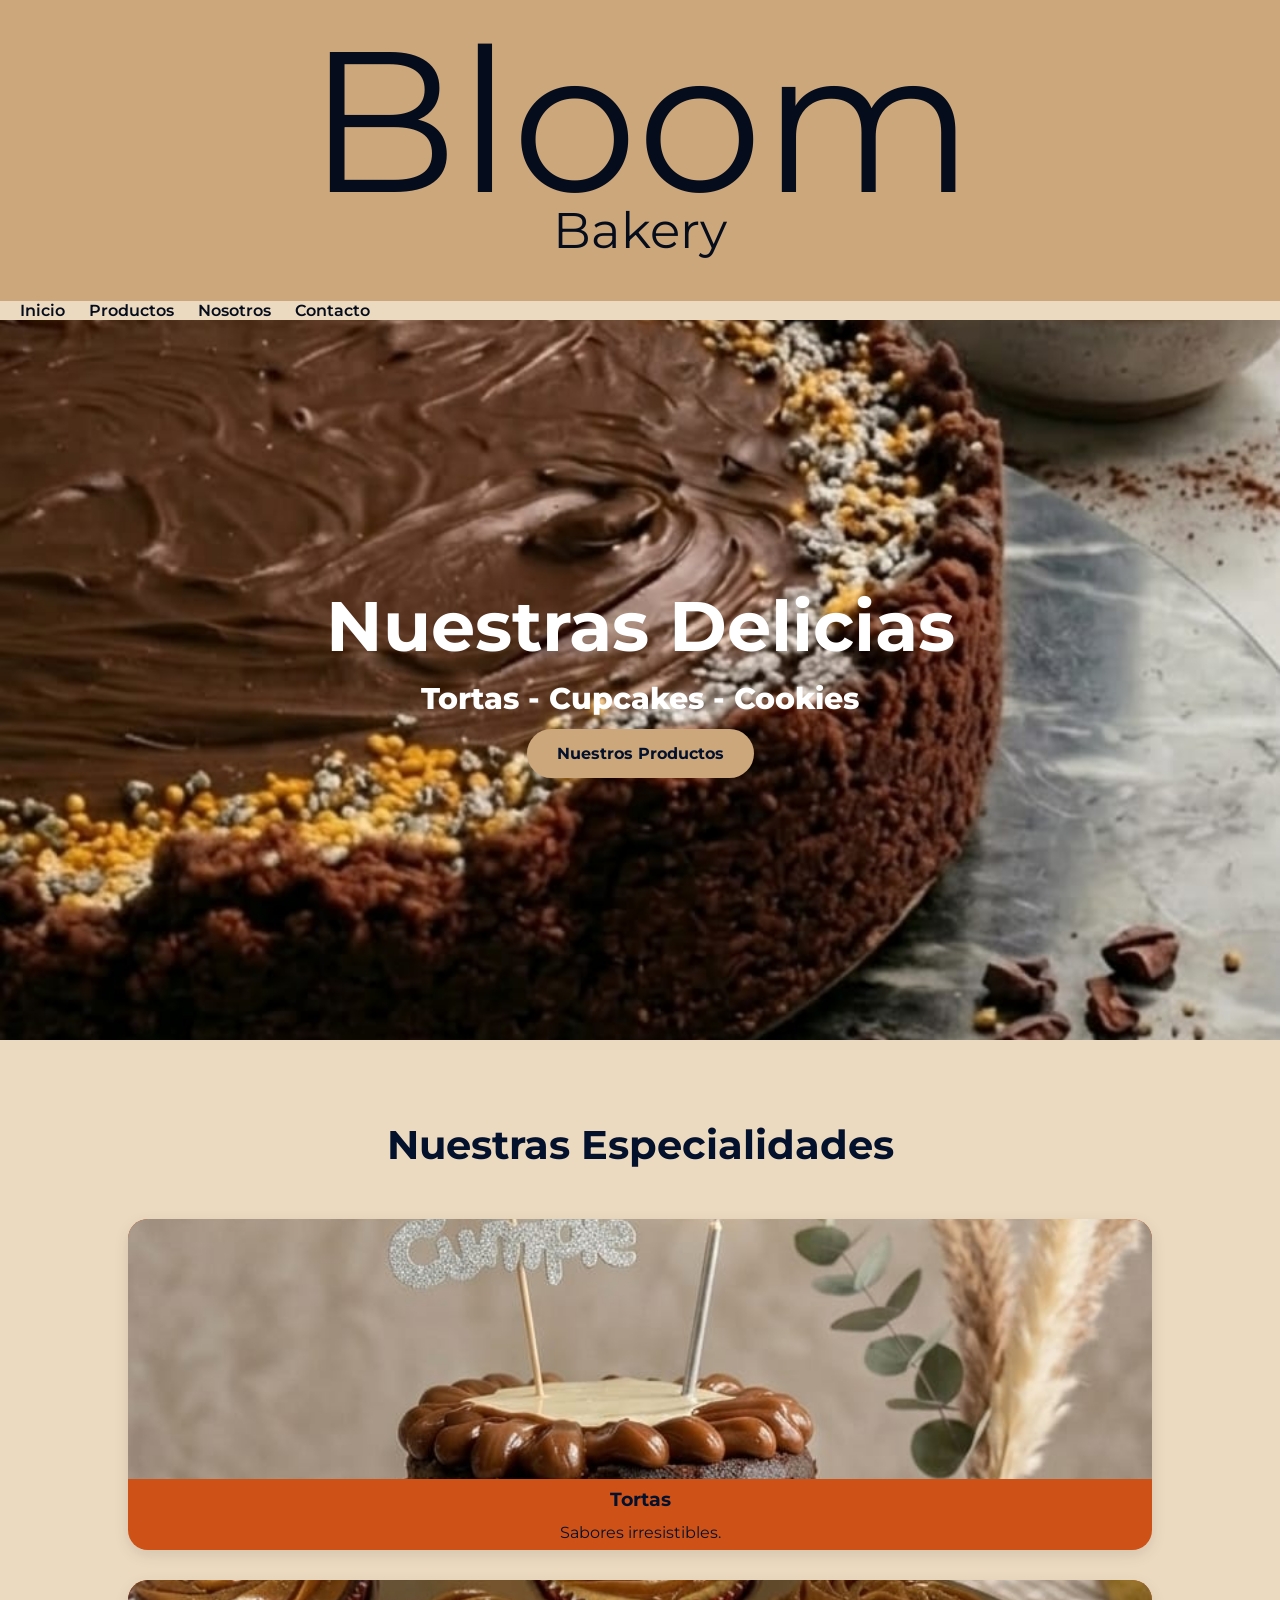
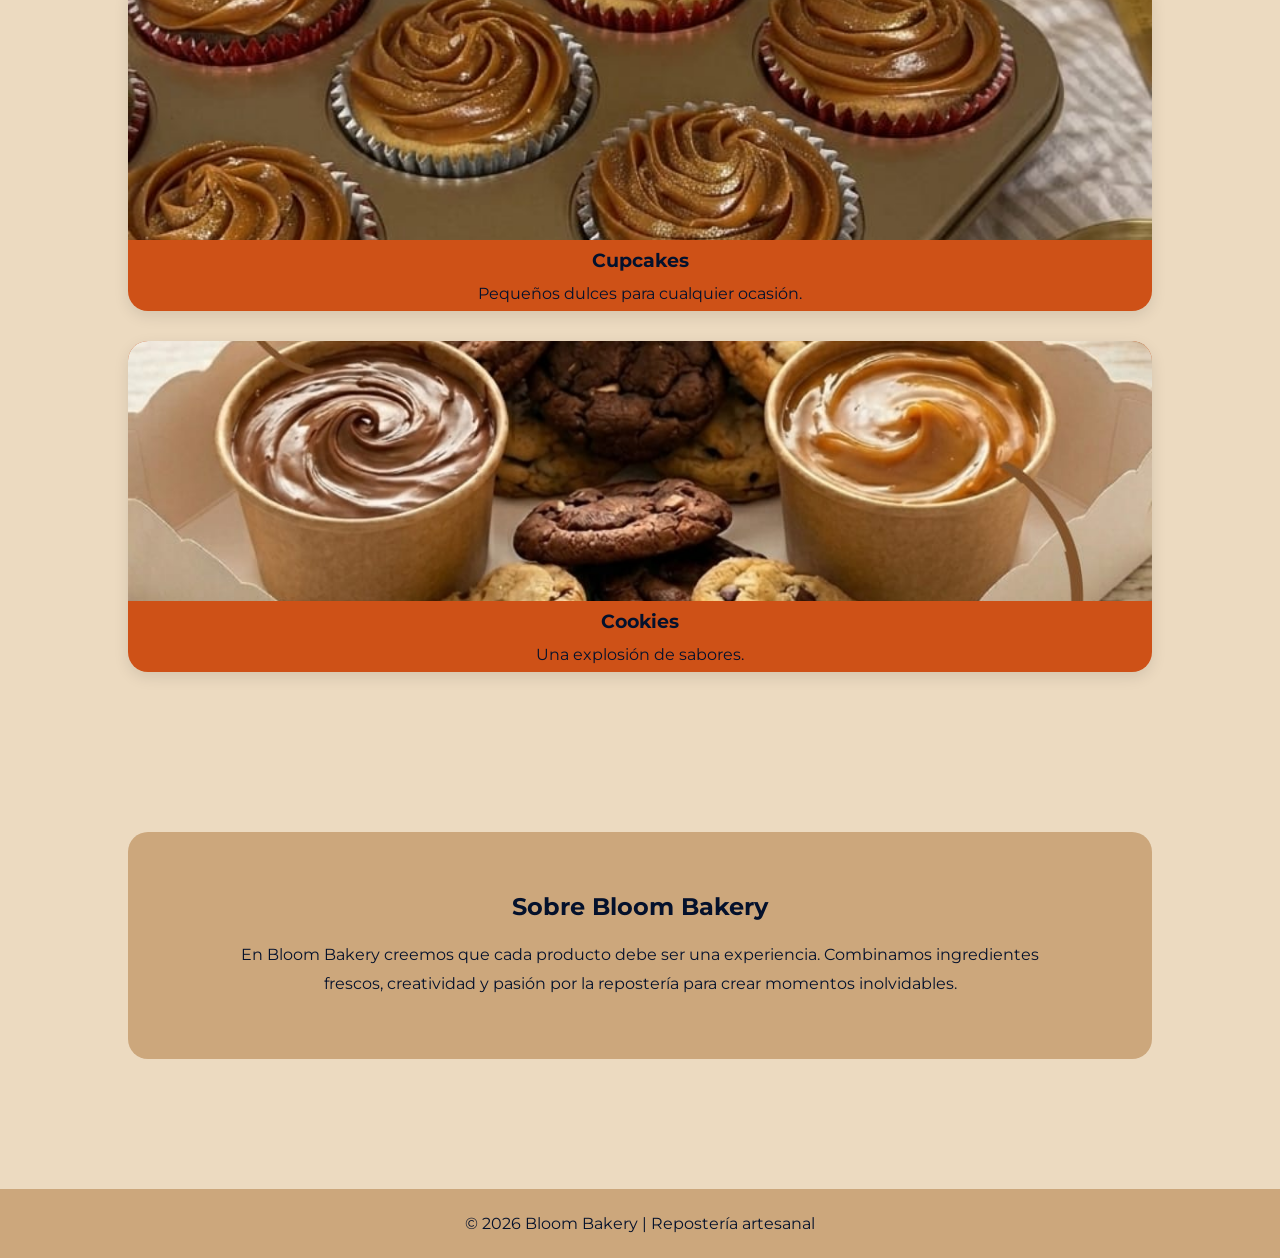
==== index.html @ 8063d446 "Primer paso Proyecto" ====
<!DOCTYPE html>
<html lang="es">
<head>
  <meta charset="UTF-8" />
  <meta name="viewport" content="width=device-width, initial-scale=1.0"/>
  <meta name="description" content="Bloom Bakery">
  <title>Bloom Bakery</title>
  <link rel="preconnect" href="https://fonts.googleapis.com">
  <link rel="preconnect" href="https://fonts.gstatic.com" crossorigin>
  
  <link href="https://fonts.googleapis.com/css2?family=Montserrat:wght@300;400;500;600;700&display=swap" rel="stylesheet">
  <link rel="stylesheet" href="../CSS/styles.css">
  
  <link rel="icon" href="/favicon.ico"/>
</head>

<body> 

  <header>
    <div class="titulo">Bloom</div>
    <div class="subtitulo">Bakery</div>

  </header>
    <nav>
      <a href="#inicio">Inicio</a>
      <a href="#productos">Productos</a>
      <a href="#nosotros">Nosotros</a>
      <a href="contacto.html">Contacto</a>
    </nav>
  
  
    <section class="hero" id="inicio">
    <div class="hero-content">
      <h1>Nuestras Delicias</h1>

      <p>Tortas - Cupcakes - Cookies</p>

      <a href="#productos" class="btn">Nuestros Productos</a>
    </div>
  </section>

  <section id="productos">

    <div class="title">
      <h2>Nuestras Especialidades</h2>
    </div>

    <div class="producto">

      <div class="card">
        <img src="../Imagenes/Torta_Bruce.jpeg"" alt="Tortas">

        <div class="card-content">
          <h3>Tortas</h3>
          <p>Sabores irresistibles.</p>
        </div>
      </div>

      <div class="card">
        <img src="../Imagenes/Cupcakes.jpeg" alt="Cupcakes">

        <div class="card-content">
          <h3>Cupcakes</h3>
          <p>Pequeños dulces para cualquier ocasión.</p>
        </div>
      </div>

      <div class="card">
        <img src="../Imagenes/Cookies.jpeg" alt="Cookies">

        <div class="card-content">
          <h3>Cookies</h3>
          <p>Una explosión de sabores.</p>
        </div>
      </div>

    </div>

  </section>

  <section id="nosotros">

    <div class="about">
      <h2>Sobre Bloom Bakery</h2>

      <p>
        En Bloom Bakery creemos que cada producto debe ser una experiencia.
        Combinamos ingredientes frescos, creatividad y pasión por la repostería
        para crear momentos inolvidables.
      </p>
    </div>

  </section>

  <footer id="contacto">

    <p>© 2026 Bloom Bakery | Repostería artesanal</p>
  </footer>

</body>
</html>
---- CSS/styles.css ----
*{
  margin:0;
  padding:0;
  box-sizing:border-box;
}

body{
  background:#ecdac0;
  color:#04112c;
  font-family:'Montserrat', sans-serif;
}



header{
  background-color: #cca77c;
  padding: 40px 10%;
  top:0;
}

.titulo{
  display: flex;
  justify-content:center;
  align-items:center;
  text-align:center;
  font-size: clamp(6.25rem, 16.67vw, 12.5rem);
  font-weight:400;
  color:#050c1b;
  line-height: 0.8
}

.subtitulo{
  display: flex;
  justify-content:center;
  align-items:center;
  text-align:center;
  font-size:clamp(1.25rem, -0.625rem + 5vw, 3.125rem);
  font-weight:400;
  color:#050c1b;
}


nav a{
  text-decoration:none;
  margin-left:20px;
  color:#050c1b;
  font-weight:600;
  transition:0.3s;
}

nav a:hover{
  color:#745e45;
}



.hero{
  height: 80vh;
  background-image: url('../Imagenes/Tarta_Chocolate_Dulce\ de\ leche.jpeg');  
  background-position:center;
  background-size: cover;
  
  display:flex;
  justify-content:center;
  align-items:center;
  text-align:center;

  color:white;
}

.hero-content{
  max-width:700px;
  padding:10px;
}

.hero h1{
  font-size: 70px;
  font-weight:700;
}

.hero p{
  font-size: 30px;
  font-weight: 800; 
  line-height: 2;
}

.btn{
  display:inline-block;
  background:#cca77c;
  color:#04112c;
  padding:15px 30px;
  border-radius:30px;
  text-decoration:none;
  font-weight:700;
  transition:0.5s;
}

.btn:hover{
  background:#ecd0aa;
  color:#745e45;
  transform:scale(1.05);
}

/* SECCIONES */

section{
  padding:80px 10%;
}

.title{
  text-align:center;
  margin-bottom:50px;
}

.title h2{
  font-size:2.5rem;
  color:#04112c;
  font-weight:700;
}

/* PRODUCTOS */

.producto{
  display:grid;
  gap:30px;
}

.card{
  background: #ce5117;
  border-radius:20px;
  overflow:hidden;
  box-shadow:0 5px 15px rgba(0,0,0,0.1);
  transition:0.3s;
}

.card:hover{
  transform:translateY(-10px);
}

.card img{
  width:100%;
  max-height: 260px;
  object-fit:cover;
  object-position: center;
}

.card-content{
  padding:5px;
  text-align:center;
}

.card h3{
  margin-bottom:10px;
  color:#04112c;
  font-weight:700;
}

.card p{
  line-height:1.5;
}

/* ABOUT */

.about{
  background:#cca77c;
  border-radius:20px;
  text-align:center;
  padding:60px;
}

.about h2{
  margin-bottom:20px;
  color:#04112c;
}

.about p{
  max-width:800px;
  margin:auto;
  line-height:1.8;
}

/* FOOTER */

footer{
  background:#cca77c;
  color:#04112c;
  text-align:center;
  padding:25px;
  margin-top:50px;
}

/* RESPONSIVE */

@media(max-width:768px){

  header{
    flex-direction:column;
    gap:10px;
  }

  nav{
    display:flex;
    flex-wrap:wrap;
    justify-content:center;
  }

  .hero h1{
    font-size: 40px;
  }

  .hero p{
    font-size: 20px;
  }

}
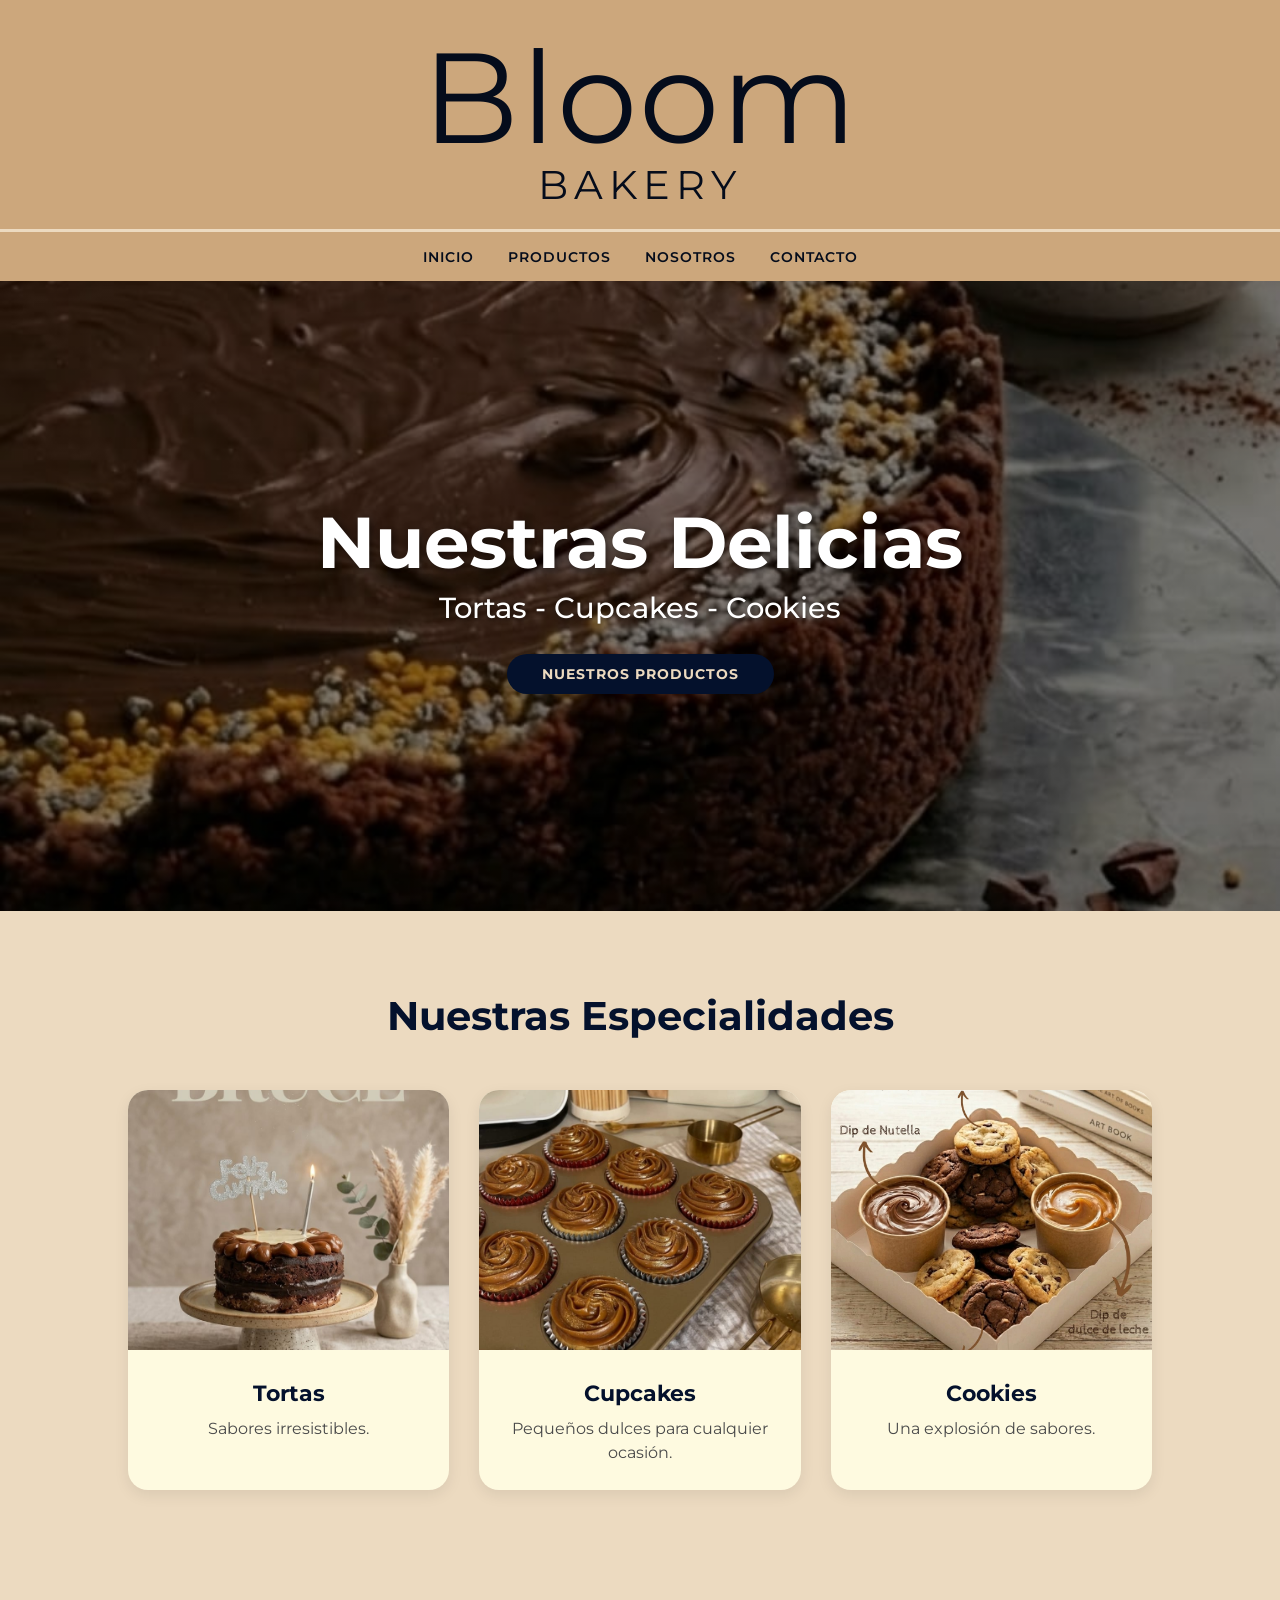
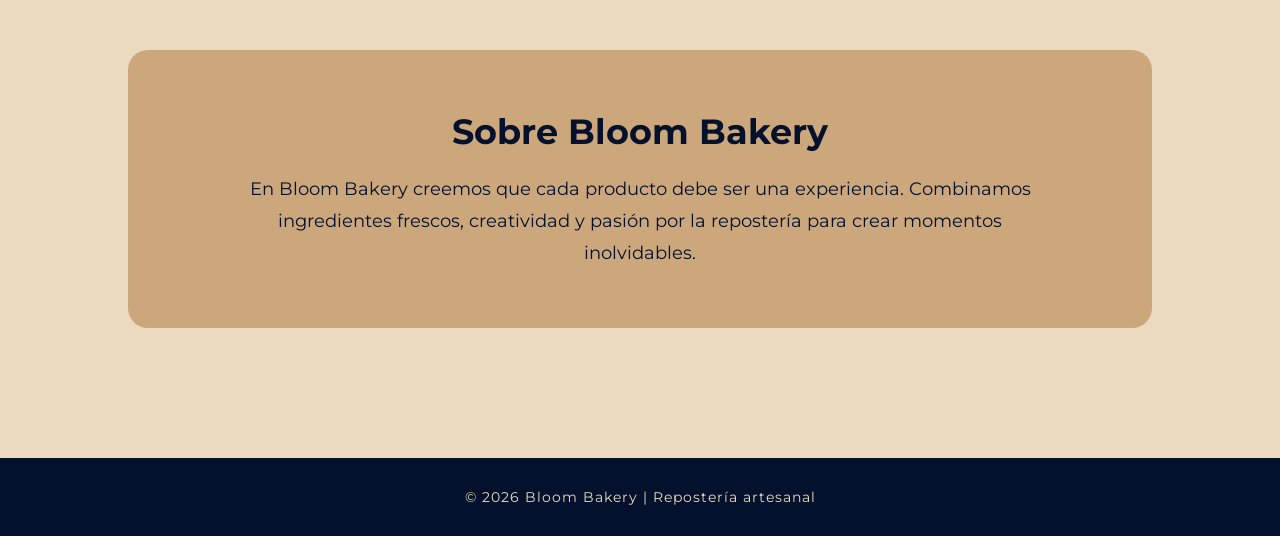
==== commit 600b0504: ""menu hamburguesa ok"" ====
--- a/index.html
+++ b/index.html
@@ -21,11 +21,18 @@
     <div class="subtitulo">Bakery</div>
 
   </header>
-    <nav>
-      <a href="#inicio">Inicio</a>
-      <a href="#productos">Productos</a>
-      <a href="#nosotros">Nosotros</a>
-      <a href="contacto.html">Contacto</a>
+    <nav class="navbar">
+        <button class="hamburguesa" id="btnhambur" aria-label="Abrir menú">
+          <span></span>
+          <span></span>
+          <span></span>
+        </button>
+      <div class="navlink" id="navlink">
+        <a href="#">Inicio</a>
+        <a href="#">Productos</a>
+        <a href="#">Nosotros</a>
+        <a href="contacto.html">Contacto</a>
+      </div>
     </nav>
   
   
@@ -48,7 +55,7 @@
     <div class="producto">
 
       <div class="card">
-        <img src="../Imagenes/Torta_Bruce.jpeg"" alt="Tortas">
+        <img src="../Imagenes/Torta_Bruce.jpeg" alt="Tortas">
 
         <div class="card-content">
           <h3>Tortas</h3>
@@ -96,6 +103,8 @@
 
     <p>© 2026 Bloom Bakery | Repostería artesanal</p>
   </footer>
-
-</body>
+  
+    <script src="../JS/script.js"></script>
+  
+  </body>
 </html>
--- a/CSS/styles.css
+++ b/CSS/styles.css
@@ -1,217 +1,271 @@
-*{
-  margin:0;
-  padding:0;
-  box-sizing:border-box;
-}
-
-body{
-  background:#ecdac0;
-  color:#04112c;
-  font-family:'Montserrat', sans-serif;
-}
-
-
-
-header{
+* {
+  margin: 0;
+  padding: 0;
+  box-sizing: border-box;
+}
+
+body {
+  background: #ecdac0;
+  color: #04112c;
+  font-family: 'Montserrat', sans-serif;
+  scroll-behavior: smooth;
+}
+
+/*Header y Navegación*/
+
+header {
   background-color: #cca77c;
-  padding: 40px 10%;
-  top:0;
-}
-
-.titulo{
-  display: flex;
-  justify-content:center;
-  align-items:center;
-  text-align:center;
-  font-size: clamp(6.25rem, 16.67vw, 12.5rem);
-  font-weight:400;
-  color:#050c1b;
-  line-height: 0.8
-}
-
-.subtitulo{
-  display: flex;
-  justify-content:center;
-  align-items:center;
-  text-align:center;
-  font-size:clamp(1.25rem, -0.625rem + 5vw, 3.125rem);
-  font-weight:400;
-  color:#050c1b;
-}
-
-
-nav a{
-  text-decoration:none;
-  margin-left:20px;
-  color:#050c1b;
-  font-weight:600;
-  transition:0.3s;
-}
-
-nav a:hover{
-  color:#745e45;
-}
-
-
-
-.hero{
-  height: 80vh;
-  background-image: url('../Imagenes/Tarta_Chocolate_Dulce\ de\ leche.jpeg');  
-  background-position:center;
+  padding: 40px 10% 20px 10%;
+  text-align: center;
+}
+
+.titulo {
+  display: flex;
+  justify-content: center;
+  align-items: center;
+  text-align: center;
+  font-size: clamp(4rem, 12vw, 8rem);
+  font-weight: 400;
+  color: #050c1b;
+  line-height: 0.9;
+  letter-spacing: 2px;
+}
+
+.subtitulo {
+  display: flex;
+  justify-content: center;
+  align-items: center;
+  text-align: center;
+  font-size: clamp(1.25rem, -0.625rem + 5vw, 2.5rem);
+  font-weight: 400;
+  color: #050c1b;
+  letter-spacing: 6px;
+  text-transform: uppercase;
+  margin-top: 5px;
+}
+
+.navbar {
+  background-color: #cca77c;
+  display: flex;
+  justify-content: center;
+  padding: 15px;
+  border-top: 3px solid #ecdac0;
+}
+
+.navbar a {
+  text-decoration: none;
+  margin: 0 15px;
+  color: #050c1b;
+  font-weight: 600;
+  text-transform: uppercase;
+  font-size: 0.9rem;
+  letter-spacing: 1px;
+  transition: 0.3s ease;
+}
+
+.navbar a:hover {
+  color: #fefae0;
+}
+
+.hamburguesa{
+  display: none;
+  background: none;
+  border: none;
+  cursor: pointer;
+  flex-direction: column;
+  justify-content: space-between;
+  width: 30px;
+  height: 21px;
+}
+
+.hamburguesa span{
+  display: block;
+  height: 3px;
+  width: 100%;
+  background-color: #050c1b;
+  border-radius: 3px;
+  transition: all 0.3s ease;
+}
+
+/*Presentación*/
+
+.hero {
+  height: 70vh;
+  background-image: linear-gradient(rgba(0, 0, 0, 0.45), rgba(0, 0, 0, 0.45)),
+    url('../Imagenes/Tarta-Chocolate.jpeg');  
+  background-position: center;
   background-size: cover;
-  
-  display:flex;
-  justify-content:center;
-  align-items:center;
-  text-align:center;
-
-  color:white;
-}
-
-.hero-content{
-  max-width:700px;
-  padding:10px;
-}
-
-.hero h1{
-  font-size: 70px;
-  font-weight:700;
-}
-
-.hero p{
-  font-size: 30px;
-  font-weight: 800; 
-  line-height: 2;
-}
-
-.btn{
-  display:inline-block;
-  background:#cca77c;
-  color:#04112c;
-  padding:15px 30px;
-  border-radius:30px;
-  text-decoration:none;
-  font-weight:700;
-  transition:0.5s;
-}
-
-.btn:hover{
-  background:#ecd0aa;
-  color:#745e45;
-  transform:scale(1.05);
-}
-
-/* SECCIONES */
-
-section{
-  padding:80px 10%;
-}
-
-.title{
-  text-align:center;
-  margin-bottom:50px;
-}
-
-.title h2{
-  font-size:2.5rem;
-  color:#04112c;
-  font-weight:700;
-}
-
-/* PRODUCTOS */
-
-.producto{
-  display:grid;
-  gap:30px;
-}
-
-.card{
-  background: #ce5117;
-  border-radius:20px;
-  overflow:hidden;
-  box-shadow:0 5px 15px rgba(0,0,0,0.1);
-  transition:0.3s;
-}
-
-.card:hover{
-  transform:translateY(-10px);
-}
-
-.card img{
-  width:100%;
-  max-height: 260px;
-  object-fit:cover;
+  display: flex;
+  justify-content: center;
+  align-items: center;
+  text-align: center;
+  color: white;
+  padding: 0 20px;
+}
+
+.hero-content {
+  max-width: 700px;
+}
+
+.hero h1 {
+  font-size: clamp(2.5rem, 6vw, 4.5rem);
+  font-weight: 700;
+  text-shadow: 2px 2px 8px rgba(0, 0, 0, 0.5);
+}
+
+.hero p {
+  font-size: clamp(1.2rem, 3vw, 1.8rem);
+  font-weight: 500; 
+  line-height: 1.5;
+  margin-bottom: 25px;
+  text-shadow: 1px 1px 5px rgba(0, 0, 0, 0.5);
+}
+
+.btn {
+  display: inline-block;
+  background: #04112c;
+  color: #ecdac0;
+  padding: 12px 35px;
+  border-radius: 30px;
+  text-decoration: none;
+  font-weight: 700;
+  text-transform: uppercase;
+  font-size: 0.85rem;
+  letter-spacing: 1px;
+  transition: 0.3s ease;
+  box-shadow: 0 4px 15px rgba(0, 0, 0, 0.2);
+}
+
+.btn:hover {
+  background: #745e45;
+  color: white;
+  transform: translateY(-3px);
+}
+
+/*Productos*/
+
+section {
+  padding: 80px 10%;
+}
+
+.title {
+  text-align: center;
+  margin-bottom: 50px;
+}
+
+.title h2 {
+  font-size: 2.5rem;
+  color: #04112c;
+  font-weight: 700;
+}
+
+.producto {
+  display: grid;
+  grid-template-columns: repeat(auto-fit, minmax(300px, 1fr));
+  gap: 30px;
+}
+
+.card {
+  background: #fefae0;
+  border-radius: 20px;
+  overflow: hidden;
+  box-shadow: 0 5px 15px rgba(0, 0, 0, 0.08);
+  transition: 0.3s ease;
+}
+
+.card:hover {
+  transform: translateY(-10px);
+  box-shadow: 0 12px 25px rgba(0, 0, 0, 0.15);
+}
+
+.card img {
+  width: 100%;
+  height: 260px;
+  object-fit: cover;
   object-position: center;
 }
 
-.card-content{
-  padding:5px;
-  text-align:center;
-}
-
-.card h3{
-  margin-bottom:10px;
-  color:#04112c;
-  font-weight:700;
-}
-
-.card p{
-  line-height:1.5;
-}
-
-/* ABOUT */
-
-.about{
-  background:#cca77c;
-  border-radius:20px;
-  text-align:center;
-  padding:60px;
-}
-
-.about h2{
-  margin-bottom:20px;
-  color:#04112c;
-}
-
-.about p{
-  max-width:800px;
-  margin:auto;
-  line-height:1.8;
-}
-
-/* FOOTER */
-
-footer{
-  background:#cca77c;
-  color:#04112c;
-  text-align:center;
-  padding:25px;
-  margin-top:50px;
-}
-
-/* RESPONSIVE */
-
-@media(max-width:768px){
-
-  header{
-    flex-direction:column;
-    gap:10px;
-  }
-
-  nav{
-    display:flex;
-    flex-wrap:wrap;
-    justify-content:center;
-  }
-
-  .hero h1{
-    font-size: 40px;
-  }
-
-  .hero p{
-    font-size: 20px;
-  }
-
-}
-
-
+.card-content {
+  padding: 25px;
+  text-align: center;
+}
+
+.card h3 {
+  margin-bottom: 10px;
+  color: #04112c;
+  font-weight: 700;
+  font-size: 1.4rem;
+}
+
+.card p {
+  line-height: 1.5;
+  color: #4a4a4a;
+}
+
+/* Nosotros y Footer*/
+
+.about {
+  background: #cca77c;
+  border-radius: 20px;
+  text-align: center;
+  padding: 60px 40px;
+}
+
+.about h2 {
+  margin-bottom: 20px;
+  color: #04112c;
+  font-size: 2.2rem;
+}
+
+.about p {
+  max-width: 800px;
+  margin: auto;
+  line-height: 1.8;
+  font-size: 1.1rem;
+}
+
+footer {
+  background: #04112c;
+  color: #ecdac0;
+  text-align: center;
+  padding: 30px;
+  margin-top: 50px;
+  font-size: 0.9rem;
+  letter-spacing: 1px;
+}
+
+/* Responsivo para moviles*/
+
+@media(max-width: 768px) {
+.navbar {
+  justify-content: flex-start;
+  position: relative;
+}
+
+.hamburguesa{
+  display: flex;
+  z-index: 10;
+}
+
+.navlink{
+  display: flex;
+  flex-direction: column;
+  position: absolute;
+  top: 100%;
+  left: 0;
+  background-color: #cca77c;
+  max-height: 0;
+  overflow: hidden;
+  transition: max-height 0.3s;
+  z-index: 99;
+}
+
+.navlink a{
+  margin: 10px 20px;
+}
+
+.navlink.active{
+  max-height: 300px;
+}
+
+}
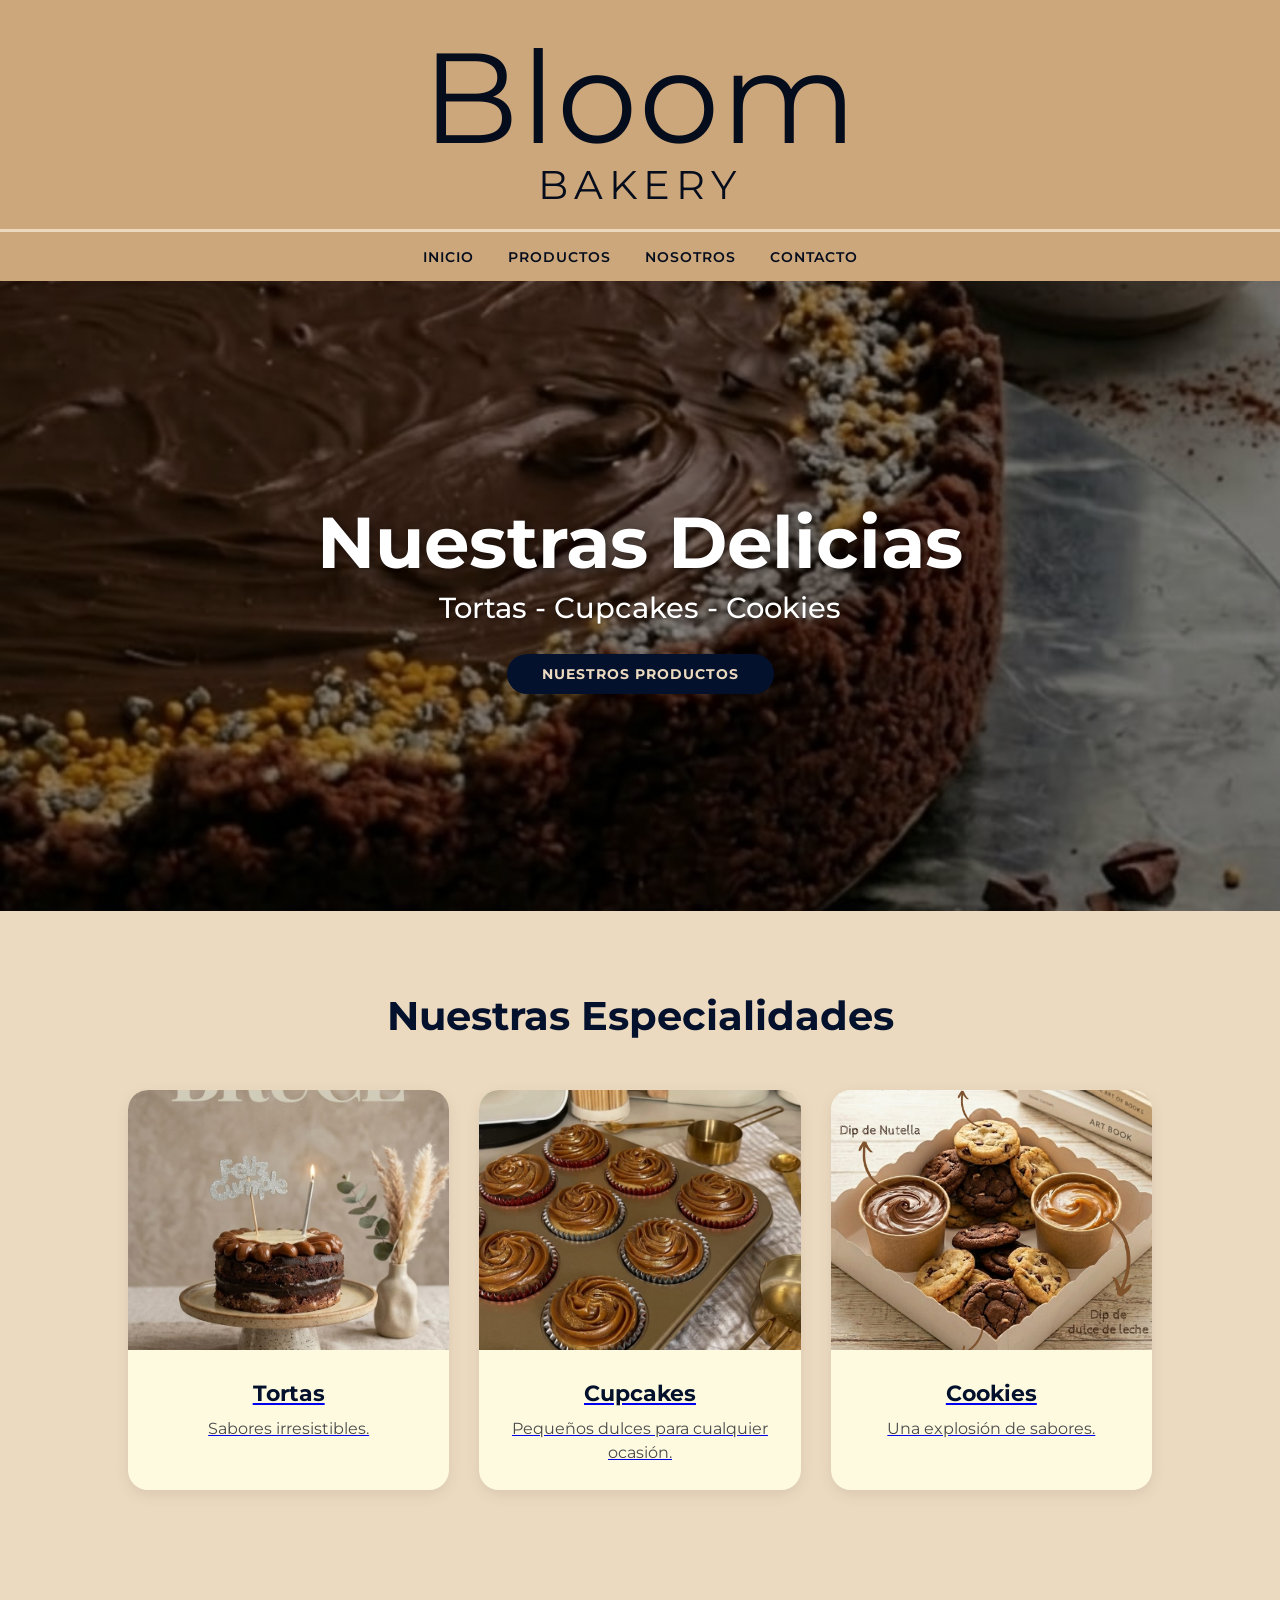
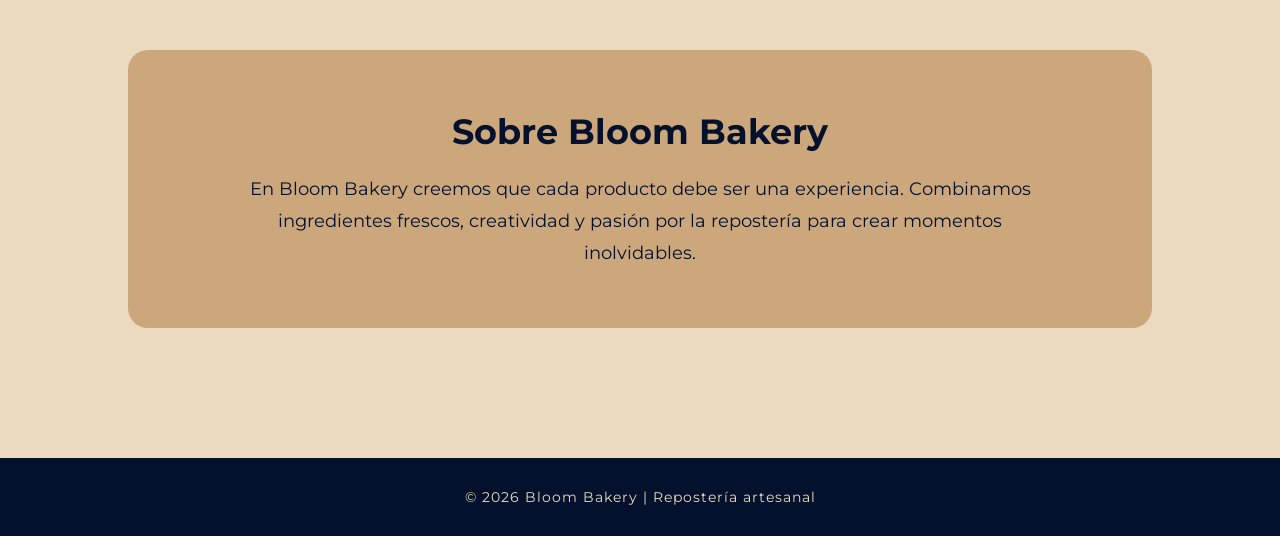
==== commit a2475350: "agregado paginas de productos sin datos" ====
--- a/index.html
+++ b/index.html
@@ -55,30 +55,33 @@
     <div class="producto">
 
       <div class="card">
+        <a href="tortas.html">
         <img src="../Imagenes/Torta_Bruce.jpeg" alt="Tortas">
-
-        <div class="card-content">
-          <h3>Tortas</h3>
-          <p>Sabores irresistibles.</p>
-        </div>
+          <div class="card-content">
+            <h3>Tortas</h3>
+            <p>Sabores irresistibles.</p>
+          </div>
+        </a>
       </div>
 
       <div class="card">
+        <a href="cupcakes.html">
         <img src="../Imagenes/Cupcakes.jpeg" alt="Cupcakes">
-
-        <div class="card-content">
-          <h3>Cupcakes</h3>
-          <p>Pequeños dulces para cualquier ocasión.</p>
-        </div>
+          <div class="card-content">
+            <h3>Cupcakes</h3>
+            <p>Pequeños dulces para cualquier ocasión.</p>
+          </div>
+        </a>  
       </div>
 
       <div class="card">
+        <a href="cookies.html">
         <img src="../Imagenes/Cookies.jpeg" alt="Cookies">
-
-        <div class="card-content">
-          <h3>Cookies</h3>
-          <p>Una explosión de sabores.</p>
-        </div>
+          <div class="card-content">
+            <h3>Cookies</h3>
+            <p>Una explosión de sabores.</p>
+          </div>
+        </a>
       </div>
 
     </div>
